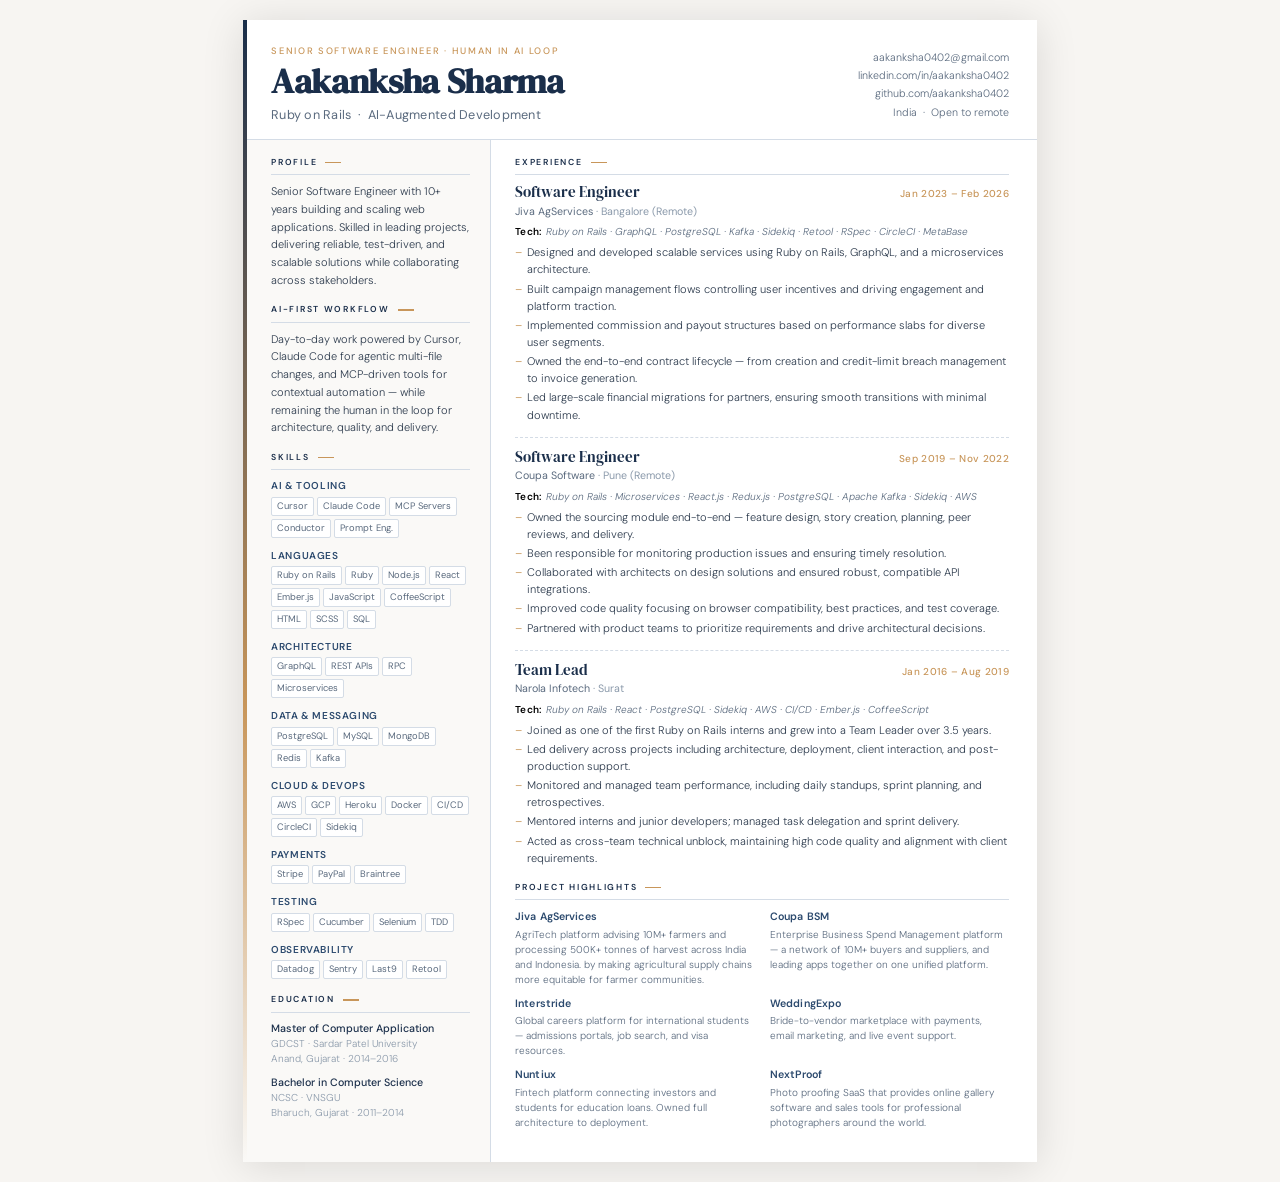
==== template.html @ 5eff03d7 "Update company name to "Jiva AgServices" in index.html and README.md; adjust job roles for clarity a" ====
<!DOCTYPE html>
<html lang="en">
<head>
<meta charset="UTF-8">
<meta name="viewport" content="width=device-width, initial-scale=1.0">
<title>Aakanksha Sharma — Resume</title>
<link href="https://fonts.googleapis.com/css2?family=DM+Serif+Display:ital@0;1&family=DM+Sans:ital,opsz,wght@0,9..40,300;0,9..40,400;0,9..40,500;0,9..40,600;1,9..40,300&display=swap" rel="stylesheet">
<style>
  /* ── RESET & BASE ─────────────────────────────────────────────────── */
  *, *::before, *::after { box-sizing: border-box; margin: 0; padding: 0; }

  :root {
    --navy:     #1a2e4a;
    --navy-mid: #2c4a6e;
    --accent:   #c8965a;
    --slate:    #5a6a7e;
    --muted:    #8a99aa;
    --body:     #2e3c4e;
    --rule:     #d4dce6;
    --bg:       #f7f5f2;
    --white:    #ffffff;
    --col-gap:  24px;
  }

  html { font-size: 10pt; }

  body {
    font-family: 'DM Sans', sans-serif;
    font-weight: 300;
    color: var(--body);
    background: var(--bg);
    line-height: 1.55;
  }

  /* ── PAGE WRAPPER ─────────────────────────────────────────────────── */
  .page {
    width: 210mm;
    min-height: 297mm;
    margin: 0 auto;
    background: var(--white);
    position: relative;
    overflow: hidden;
  }

  /* ── DECORATIVE VERTICAL STRIPE ───────────────────────────────────── */
  .page::before {
    content: '';
    position: absolute;
    top: 0; left: 0;
    width: 4px;
    height: 100%;
    background: linear-gradient(180deg, var(--navy) 0%, var(--accent) 60%, transparent 100%);
  }

  /* ── HEADER ───────────────────────────────────────────────────────── */
  .header {
    display: grid;
    grid-template-columns: 1fr auto;
    align-items: end;
    padding: 24px 28px 14px 28px;
    border-bottom: 1px solid var(--rule);
    gap: 20px;
  }

  .label {
    font-size: 7pt;
    font-weight: 500;
    letter-spacing: 0.18em;
    text-transform: uppercase;
    color: var(--accent);
    margin-bottom: 6px;
    display: block;
  }

  .name {
    font-family: 'DM Serif Display', serif;
    font-size: 26pt;
    color: var(--navy);
    line-height: 1.0;
    letter-spacing: -0.01em;
    margin-bottom: 6px;
  }

  .title-line {
    font-size: 9.5pt;
    color: var(--slate);
    font-weight: 400;
    letter-spacing: 0.02em;
  }

  .header-right {
    text-align: right;
    padding-bottom: 4px;
  }

  .contact-item {
    font-size: 8pt;
    color: var(--slate);
    line-height: 1.7;
    font-weight: 300;
  }

  .contact-item a {
    color: var(--slate);
    text-decoration: none;
  }

  .contact-item a:hover { color: var(--accent); }

  /* ── MAIN LAYOUT ──────────────────────────────────────────────────── */
  .main {
    display: grid;
    grid-template-columns: 1fr 2.2fr;
    gap: 0;
    min-height: calc(297mm - 100px);
  }

  /* ── LEFT COLUMN ──────────────────────────────────────────────────── */
  .col-left {
    padding: 16px 20px 22px 28px;
    border-right: 1px solid var(--rule);
    background: #faf9f7;
  }

  /* ── RIGHT COLUMN ─────────────────────────────────────────────────── */
  .col-right {
    padding: 16px 28px 22px 24px;
  }

  /* ── SECTION ──────────────────────────────────────────────────────── */
  .section { margin-bottom: 14px; }
  .section:last-child { margin-bottom: 0; }

  .section-title {
    font-size: 6.5pt;
    font-weight: 600;
    letter-spacing: 0.2em;
    text-transform: uppercase;
    color: var(--navy);
    margin-bottom: 8px;
    padding-bottom: 5px;
    border-bottom: 1px solid var(--rule);
    display: flex;
    align-items: center;
    gap: 8px;
  }

  .section-title::after {
    content: '';
    display: inline-block;
    width: 16px;
    height: 1.5px;
    background: var(--accent);
    flex-shrink: 0;
  }

  /* ── SUMMARY ──────────────────────────────────────────────────────── */
  .summary p {
    font-size: 8.3pt;
    color: var(--body);
    line-height: 1.6;
    font-weight: 300;
  }

  /* ── SKILLS (left col) ────────────────────────────────────────────── */
  .skill-group { margin-bottom: 10px; }
  .skill-group:last-child { margin-bottom: 0; }

  .skill-cat {
    font-size: 7.5pt;
    font-weight: 600;
    color: var(--navy-mid);
    margin-bottom: 3px;
    text-transform: uppercase;
    letter-spacing: 0.06em;
  }

  .skill-tags {
    display: flex;
    flex-wrap: wrap;
    gap: 3px;
  }

  .tag {
    font-size: 7pt;
    font-weight: 400;
    color: var(--slate);
    background: var(--white);
    border: 1px solid var(--rule);
    border-radius: 2px;
    padding: 1px 5px;
    line-height: 1.6;
  }

  /* ── EDUCATION (left col) ─────────────────────────────────────────── */
  .edu-item { margin-bottom: 9px; }
  .edu-item:last-child { margin-bottom: 0; }

  .edu-degree {
    font-size: 8pt;
    font-weight: 500;
    color: var(--navy);
    line-height: 1.4;
  }

  .edu-detail {
    font-size: 7.5pt;
    color: var(--muted);
    line-height: 1.5;
  }

  /* ── AI SECTION (left col) ────────────────────────────────────────── */
  .ai-text {
    font-size: 7.8pt;
    color: var(--slate);
    line-height: 1.6;
    font-style: italic;
    font-weight: 300;
  }

  /* ── JOB ENTRY ────────────────────────────────────────────────────── */
  .job { margin-bottom: 10px; padding-bottom: 8px; border-bottom: 1px dashed var(--rule); }
  .job:last-child { margin-bottom: 0; padding-bottom: 0; border-bottom: none; }

  .job-header {
    display: flex;
    justify-content: space-between;
    align-items: baseline;
    margin-bottom: 1px;
    gap: 8px;
  }

  .job-title {
    font-family: 'DM Serif Display', serif;
    font-size: 11.5pt;
    color: var(--navy);
    line-height: 1.2;
  }

  .job-period {
    font-size: 7.5pt;
    color: var(--accent);
    font-weight: 500;
    white-space: nowrap;
    letter-spacing: 0.03em;
  }

  .job-company {
    font-size: 8pt;
    color: var(--slate);
    margin-bottom: 6px;
    font-weight: 400;
  }

  .job-company em {
    font-style: normal;
    color: var(--muted);
  }

  .bullets { list-style: none; margin-bottom: 5px; }

  .bullets li {
    font-size: 8.3pt;
    color: var(--body);
    line-height: 1.55;
    padding-left: 12px;
    position: relative;
    margin-bottom: 2px;
    font-weight: 300;
  }

  .bullets li::before {
    content: '–';
    position: absolute;
    left: 0;
    color: var(--accent);
    font-weight: 400;
  }

  .tech-line {
    font-size: 7.5pt;
    color: var(--slate);
    font-style: italic;
    line-height: 1.4;
    margin-bottom: 5px;
  }

  .tech-line .tech-prefix {
    font-style: normal;
    font-weight: 600;
    color: #000;
    letter-spacing: 0.03em;
  }

  /* ── PROJECTS ─────────────────────────────────────────────────────── */
  .projects-grid {
    display: grid;
    grid-template-columns: 1fr 1fr;
    gap: 8px 16px;
  }

  .project-item {}

  .project-name {
    font-size: 8pt;
    font-weight: 600;
    color: var(--navy-mid);
    margin-bottom: 2px;
    letter-spacing: 0.01em;
  }

  .project-desc {
    font-size: 7.5pt;
    color: var(--slate);
    line-height: 1.5;
    font-weight: 300;
  }

  /* ── PRINT STYLES ─────────────────────────────────────────────────── */
  @media print {
    @page {
      size: A4;
      margin: 0;
    }

    html, body {
      width: 210mm;
      height: 297mm;
      font-size: 10pt;
      background: white;
      -webkit-print-color-adjust: exact;
      print-color-adjust: exact;
    }

    body { background: white; }

    .page {
      width: 210mm;
      min-height: 297mm;
      margin: 0;
      box-shadow: none;
    }
  }

  /* ── SCREEN SHADOW ────────────────────────────────────────────────── */
  @media screen {
    body { padding: 20px; }
    .page { box-shadow: 0 4px 40px rgba(0,0,0,0.12); }
  }
</style>
</head>
<body>
<div class="page">

  <!-- HEADER -->
  <header class="header">
    <div class="header-left">
      <span class="label">Senior Software Engineer · Human in AI Loop</span>
      <h1 class="name">Aakanksha Sharma</h1>
      <p class="title-line">Ruby on Rails &nbsp;·&nbsp; AI-Augmented Development</p>
    </div>
    <div class="header-right">
      <div class="contact-item"><a href="mailto:aakanksha0402@gmail.com">aakanksha0402@gmail.com</a></div>
      <div class="contact-item"><a href="https://linkedin.com/in/aakanksha0402">linkedin.com/in/aakanksha0402</a></div>
      <div class="contact-item"><a href="https://github.com/aakanksha0402">github.com/aakanksha0402</a></div>
      <div class="contact-item">India &nbsp;·&nbsp; Open to remote</div>
    </div>
  </header>

  <!-- MAIN -->
  <div class="main">

    <!-- LEFT COLUMN -->
    <aside class="col-left">

      <!-- SUMMARY -->
      <div class="section summary">
        <h2 class="section-title">Profile</h2>
        <p>Senior Software Engineer with 10+ years building and scaling web applications. Skilled in leading projects, delivering reliable, test-driven, and scalable solutions while collaborating across stakeholders.</p>
      </div>

      <!-- AI AUGMENTED -->
      <div class="section summary">
        <h2 class="section-title">AI-First Workflow</h2>
        <p>Day-to-day work powered by Cursor, Claude Code for agentic multi-file changes, and MCP-driven tools for contextual automation — while remaining the human in the loop for architecture, quality, and delivery.</p>
      </div>

      <!-- SKILLS -->
      <div class="section">
        <h2 class="section-title">Skills</h2>

        <div class="skill-group">
          <div class="skill-cat">AI & Tooling</div>
          <div class="skill-tags">
            <span class="tag">Cursor</span><span class="tag">Claude Code</span><span class="tag">MCP Servers</span><span class="tag">Conductor</span><span class="tag">Prompt Eng.</span>
          </div>
        </div>

        <div class="skill-group">
          <div class="skill-cat">Languages</div>
          <div class="skill-tags">
            <span class="tag">Ruby on Rails</span><span class="tag">Ruby</span><span class="tag">Node.js</span><span class="tag">React</span><span class="tag">Ember.js</span><span class="tag">JavaScript</span><span class="tag">CoffeeScript</span><span class="tag">HTML</span><span class="tag">SCSS</span><span class="tag">SQL</span>
          </div>
        </div>

        <div class="skill-group">
          <div class="skill-cat">Architecture</div>
          <div class="skill-tags">
            <span class="tag">GraphQL</span><span class="tag">REST APIs</span><span class="tag">RPC</span><span class="tag">Microservices</span>
          </div>
        </div>

        <div class="skill-group">
          <div class="skill-cat">Data & Messaging</div>
          <div class="skill-tags">
            <span class="tag">PostgreSQL</span><span class="tag">MySQL</span><span class="tag">MongoDB</span><span class="tag">Redis</span><span class="tag">Kafka</span>
          </div>
        </div>

        <div class="skill-group">
          <div class="skill-cat">Cloud & DevOps</div>
          <div class="skill-tags">
            <span class="tag">AWS</span><span class="tag">GCP</span><span class="tag">Heroku</span><span class="tag">Docker</span><span class="tag">CI/CD</span><span class="tag">CircleCI</span><span class="tag">Sidekiq</span>
          </div>
        </div>

        <div class="skill-group">
          <div class="skill-cat">Payments</div>
          <div class="skill-tags">
            <span class="tag">Stripe</span><span class="tag">PayPal</span><span class="tag">Braintree</span>
          </div>
        </div>

        <div class="skill-group">
          <div class="skill-cat">Testing</div>
          <div class="skill-tags">
            <span class="tag">RSpec</span><span class="tag">Cucumber</span><span class="tag">Selenium</span><span class="tag">TDD</span>
          </div>
        </div>

        <div class="skill-group">
          <div class="skill-cat">Observability</div>
          <div class="skill-tags">
            <span class="tag">Datadog</span><span class="tag">Sentry</span><span class="tag">Last9</span><span class="tag">Retool</span>
          </div>
        </div>
      </div>

      <!-- EDUCATION -->
      <div class="section">
        <h2 class="section-title">Education</h2>
        <div class="edu-item">
          <div class="edu-degree">Master of Computer Application</div>
          <div class="edu-detail">GDCST · Sardar Patel University<br>Anand, Gujarat · 2014–2016</div>
        </div>
        <div class="edu-item">
          <div class="edu-degree">Bachelor in Computer Science</div>
          <div class="edu-detail">NCSC · VNSGU<br>Bharuch, Gujarat · 2011–2014</div>
        </div>
      </div>

    </aside>

    <!-- RIGHT COLUMN -->
    <main class="col-right">

      <!-- EXPERIENCE -->
      <div class="section">
        <h2 class="section-title">Experience</h2>

        <div class="job">
          <div class="job-header">
            <div class="job-title">Software Engineer</div>
            <div class="job-period">Jan 2023 – Feb 2026</div>
          </div>
          <div class="job-company">Jiva AgServices <em>· Bangalore (Remote)</em></div>
          <div class="tech-line"><span class="tech-prefix">Tech:</span> Ruby on Rails · GraphQL · PostgreSQL · Kafka · Sidekiq · Retool · RSpec · CircleCI · MetaBase</div>
          <ul class="bullets">
            <li>Designed and developed scalable services using Ruby on Rails, GraphQL, and a microservices architecture.</li>
            <li>Built campaign management flows controlling user incentives and driving engagement and platform traction.</li>
            <li>Implemented commission and payout structures based on performance slabs for diverse user segments.</li>
            <li>Owned the end-to-end contract lifecycle — from creation and credit-limit breach management to invoice generation.</li>
            <li>Led large-scale financial migrations for partners, ensuring smooth transitions with minimal downtime.</li>
          </ul>
        </div>

        <div class="job">
          <div class="job-header">
            <div class="job-title">Software Engineer</div>
            <div class="job-period">Sep 2019 – Nov 2022</div>
          </div>
          <div class="job-company">Coupa Software <em>· Pune (Remote)</em></div>
          <div class="tech-line"><span class="tech-prefix">Tech:</span> Ruby on Rails · Microservices · React.js · Redux.js · PostgreSQL · Apache Kafka · Sidekiq · AWS</div>
          <ul class="bullets">
            <li>Owned the sourcing module end-to-end — feature design, story creation, planning, peer reviews, and delivery.</li>
            <li>Been responsible for monitoring production issues and ensuring timely resolution.</li>
            <li>Collaborated with architects on design solutions and ensured robust, compatible API integrations.</li>
            <li>Improved code quality focusing on browser compatibility, best practices, and test coverage.</li>
            <li>Partnered with product teams to prioritize requirements and drive architectural decisions.</li>
          </ul>
        </div>

        <div class="job">
          <div class="job-header">
            <div class="job-title">Team Lead</div>
            <div class="job-period">Jan 2016 – Aug 2019</div>
          </div>
          <div class="job-company">Narola Infotech <em>· Surat</em></div>
          <div class="tech-line"><span class="tech-prefix">Tech:</span> Ruby on Rails · React · PostgreSQL · Sidekiq · AWS · CI/CD · Ember.js · CoffeeScript</div>
          <ul class="bullets">
            <li>Joined as one of the first Ruby on Rails interns and grew into a Team Leader over 3.5 years.</li>
            <li>Led delivery across projects including architecture, deployment, client interaction, and post-production support.</li>
            <li>Monitored and managed team performance, including daily standups, sprint planning, and retrospectives.</li>
            <li>Mentored interns and junior developers; managed task delegation and sprint delivery.</li>
            <li>Acted as cross-team technical unblock, maintaining high code quality and alignment with client requirements.</li>
          </ul>
        </div>
      </div>

      <!-- PROJECTS -->
      <div class="section">
        <h2 class="section-title">Project Highlights</h2>
        <div class="projects-grid">
          <div class="project-item">
            <div class="project-name">Jiva AgServices</div>
            <div class="project-desc">AgriTech platform advising 10M+ farmers and processing 500K+ tonnes of harvest across India and Indonesia.  by making agricultural supply chains more equitable for farmer communities.</div>
          </div>
          <div class="project-item">
            <div class="project-name">Coupa BSM</div>
            <div class="project-desc">Enterprise Business Spend Management platform — a network of 10M+ buyers and suppliers, and leading apps together on one unified platform.</div>
          </div>
          <div class="project-item">
            <div class="project-name">Interstride</div>
            <div class="project-desc">Global careers platform for international students — admissions portals, job search, and visa resources.</div>
          </div>
          <div class="project-item">
            <div class="project-name">WeddingExpo</div>
            <div class="project-desc">Bride-to-vendor marketplace with payments, email marketing, and live event support.</div>
          </div>
          <div class="project-item">
            <div class="project-name">Nuntiux</div>
            <div class="project-desc">Fintech platform connecting investors and students for education loans. Owned full architecture to deployment.</div>
          </div>
          <div class="project-item">
            <div class="project-name">NextProof</div>
            <div class="project-desc">Photo proofing SaaS that provides online gallery software and sales tools for professional photographers around the world.</div>
          </div>
        </div>
      </div>

    </main>
  </div>
</div>
</body>
</html>
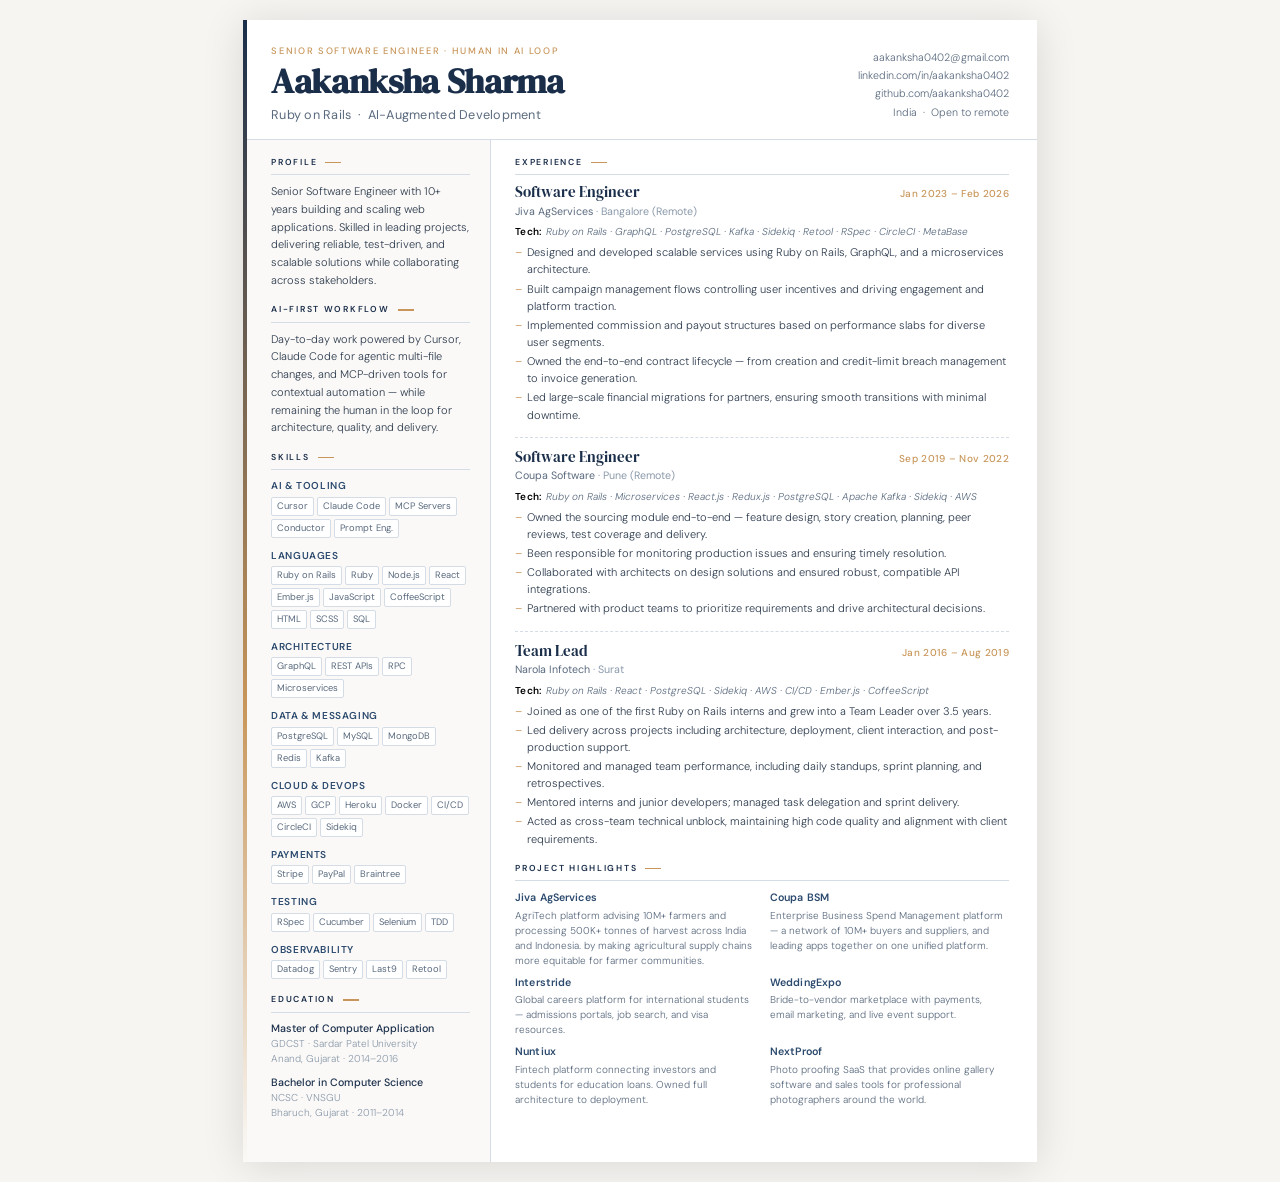
==== commit 44e1c30f: "Adjust grid gap in template.html and enhance job description by adding 'test coverage' to responsibi" ====
--- a/template.html
+++ b/template.html
@@ -296,7 +296,7 @@
   .projects-grid {
     display: grid;
     grid-template-columns: 1fr 1fr;
-    gap: 8px 16px;
+    gap: 6px 16px;
   }
 
   .project-item {}
@@ -492,10 +492,9 @@
           <div class="job-company">Coupa Software <em>· Pune (Remote)</em></div>
           <div class="tech-line"><span class="tech-prefix">Tech:</span> Ruby on Rails · Microservices · React.js · Redux.js · PostgreSQL · Apache Kafka · Sidekiq · AWS</div>
           <ul class="bullets">
-            <li>Owned the sourcing module end-to-end — feature design, story creation, planning, peer reviews, and delivery.</li>
+            <li>Owned the sourcing module end-to-end — feature design, story creation, planning, peer reviews, test coverage and delivery.</li>
             <li>Been responsible for monitoring production issues and ensuring timely resolution.</li>
             <li>Collaborated with architects on design solutions and ensured robust, compatible API integrations.</li>
-            <li>Improved code quality focusing on browser compatibility, best practices, and test coverage.</li>
             <li>Partnered with product teams to prioritize requirements and drive architectural decisions.</li>
           </ul>
         </div>
